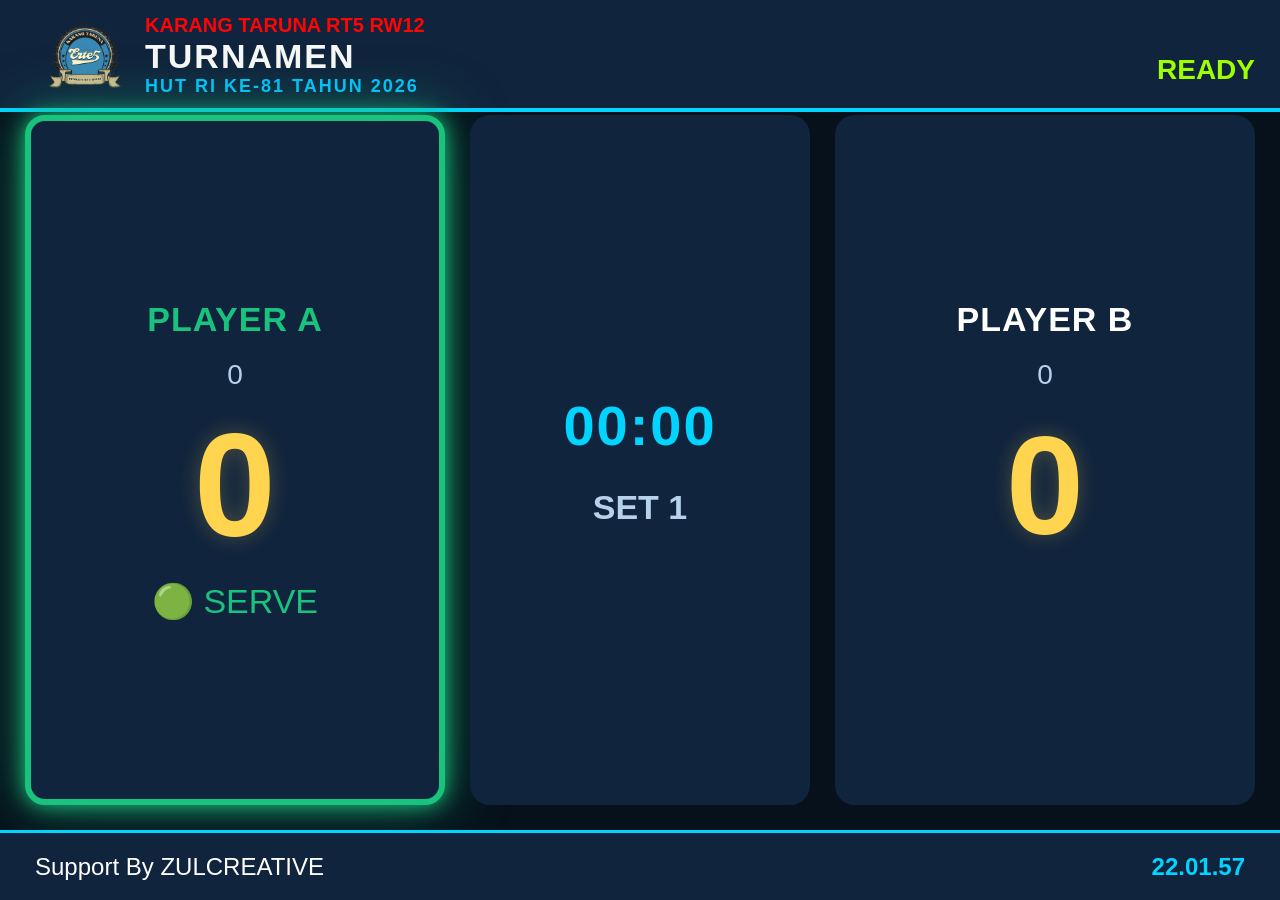
==== display.html @ 1298b38d "Add files via upload" ====
<!DOCTYPE html>
<html lang="id">

<head>

<meta charset="UTF-8">

<meta name="viewport"
content="width=device-width, initial-scale=1.0">

<title>ERTE5 Scoreboard Display</title>

<link rel="stylesheet"
href="css/display.css">

</head>

<body>

<div class="display">

    <!-- HEADER -->

    <header class="topbar">

    <div class="headerLogo">

        <img
            src="assets/logo.png"
            class="logo"
            alt="Logo">

    </div>

    <div class="headerCenter">

        <div id="organizer" class="organizer">

            KARANG TARUNA RT5 RW12

        </div>

        <div id="eventName" class="event">

            PERLOMBAAN

        </div>

        <div id="eventCategory" class="category">

            HUT RI KE-81 2026

        </div>

    </div>

    <div
        id="matchStatus"
        class="status">

        READY

    </div>

</header>

    <!-- SCOREBOARD -->

    <main class="board">

        <!-- PLAYER A -->

        <section
    id="playerA"
    class="player">

            <div
                id="playerAName"
                class="name">

                PLAYER A

            </div>

            <div
                id="setA"
                class="set">

                SET 0

            </div>

            <div
                id="scoreA"
                class="score">

                0

            </div>

            <div
                id="serveA"
                class="serve">

                ●

            </div>

        </section>

        <!-- CENTER -->

        <section class="center">

            <div
                id="timer"
                class="timer">

                00:00

            </div>

            <div
                id="currentSet"
                class="currentSet">

                SET 1

            </div>

        </section>

        <!-- PLAYER B -->

        <section
    id="playerB"
    class="player">

            <div
                id="playerBName"
                class="name">

                PLAYER B

            </div>

            <div
                id="setB"
                class="set">

                SET 0

            </div>

            <div
                id="scoreB"
                class="score">

                0

            </div>

            <div
                id="serveB"
                class="serve">

            </div>

        </section>

    </main>

    <!-- FOOTER -->

    <footer class="footer">

        <div>

            Support By ZULCREATIVE

        </div>

        <div id="clock">

            00:00:00

        </div>

    </footer>

</div>

<script src="js/app.js"></script>

<script src="js/sync.js"></script>

<script src="js/display.js"></script>

<!-- =========================================
OVERLAY MESSAGE
========================================= -->

<div id="overlay" class="overlay">

    <div id="overlayTitle" class="overlayTitle">

        MATCH POINT

    </div>

    <div id="overlayPlayer" class="overlayPlayer">

    </div>

    <div id="overlayScore" class="overlayScore"></div>

</div>

</body>

</html>
---- css/display.css ----
/*==================================================
 ERTE5 SCOREBOARD PRO
 DISPLAY.CSS
==================================================*/

*{
    margin:0;
    padding:0;
    box-sizing:border-box;
}

:root{

    --bg:#06111c;

    --panel:#10243d;

    --panel2:#16314f;

    --primary:#00d4ff;

    --text:#ffffff;

    --text2:#b6d2ea;

    --gold:#ffd54f;

    --green:#19c37d;

}

body{

    background:var(--bg);

    color:var(--text);

    font-family:Segoe UI,Arial,sans-serif;

    overflow:hidden;

}

.display{

    width:100vw;

    height:100vh;

    display:grid;

    grid-template-rows:90px 1fr 70px;

}

/*==================================================
TOP BAR
==================================================*/

.topbar{

    display:grid;

    grid-template-columns:100px 1fr 160px;

    align-items:center;

    padding:15px 25px;

    min-height:112px;

    border-bottom:3px solid var(--primary);

    background:transparent;

}

.event{

    font-size:32px;

    font-weight:bold;

    letter-spacing:2px;

}

.status{

    font-size:26px;

    color:var(--green);

    font-weight:bold;

}

/*==================================================
BOARD
==================================================*/

.board{

    display:grid;

    grid-template-columns:1fr 340px 1fr;

    gap:25px;

    padding:25px;

}

.player{

    background:var(--panel);

    border-radius:20px;

    display:flex;

    flex-direction:column;

    justify-content:center;

    align-items:center;

}

.center{

    background:var(--panel);

    border-radius:20px;

    display:flex;

    flex-direction:column;

    justify-content:center;

    align-items:center;

}

/*==================================================
PLAYER
==================================================*/

.name{

    font-size:42px;

    font-weight:bold;

    color:var(--text);

    text-transform:uppercase;

    margin-bottom:20px;

    text-align:center;

    letter-spacing:1px;

}

.set{

    font-size:28px;

    color:var(--text2);

    margin-bottom:25px;

}

.score{

    font-size:420px;

    font-weight:900;

    color:var(--gold);

    line-height:1;

    text-shadow:

        0 0 20px rgba(255,213,79,.25);

    transition:transform .2s ease;

}

.score.flash{

    transform:scale(1.08);

}

/*=================================================
  SCORE ANIMATION
=================================================*/

.score.animate{

    animation:scorePop .35s ease;

}

@keyframes scorePop{

    0%{

        transform:scale(1);

        text-shadow:none;

    }

    35%{

        transform:scale(1.18);

        text-shadow:
            0 0 20px #00d4ff,
            0 0 50px #00d4ff;

    }

    100%{

        transform:scale(1);

        text-shadow:none;

    }

}

/*==================================================
SERVE INDICATOR
==================================================*/

.serve{

    height:40px;

    margin-top:25px;

    font-size:34px;

    color:var(--green);

}

/*==================================================
CENTER PANEL
==================================================*/

.timer{

    font-size:72px;

    font-weight:bold;

    color:var(--primary);

    margin-bottom:30px;

    letter-spacing:2px;

}

.currentSet{

    font-size:34px;

    font-weight:bold;

    color:var(--text2);

}

/*==================================================
FOOTER
==================================================*/

.footer{

    background:var(--panel);

    border-top:3px solid var(--primary);

    display:flex;

    justify-content:space-between;

    align-items:center;

    padding:0 35px;

    font-size:24px;

}

#clock{

    font-weight:bold;

    color:var(--primary);

}

/*==================================================
RESPONSIVE
==================================================*/

@media(max-width:1400px){

    .score{

        font-size:140px;

    }

    .timer{

        font-size:56px;

    }

    .name{

        font-size:34px;

    }

}

@media(max-width:900px){

    .board{

        grid-template-columns:1fr;

    }

    .topbar{

        flex-direction:column;

        justify-content:center;

        gap:10px;

        padding:15px;

        height:auto;

    }

    .display{

        grid-template-rows:auto 1fr 60px;

    }

    .score{

        font-size:110px;

    }

    .timer{

        font-size:44px;

    }

    .footer{

        font-size:18px;

    }

}

/*=========================================
SERVER ACTIVE
=========================================*/

.player.activeServe{

    border:6px solid #19c37d;

    box-shadow:
        0 0 20px #19c37d,
        0 0 60px rgba(25,195,125,.5);

    transition:.25s;

}

.player.activeServe .name{

    color:#19c37d;

}

.player.activeServe .score{

    transform:scale(1.05);

}

/*=========================================
HEADER LEFT
=========================================*/

.headerLeft{

    display:flex;

    align-items:center;

    gap:20px;

}

.logo{

    width:70px;

    height:70px;

    object-fit:contain;

}

/*=========================================
HEADER
=========================================*/

.topbar{

    background:#10243d;

    display:grid;

    grid-template-columns:120px 1fr 180px;

    align-items:center;

    padding:10px 25px;

    border-bottom:4px solid #00d4ff;

}

.headerLogo{

    display:flex;

    justify-content:center;

    align-items:center;

}

.logo{

    width:120px;

    height:120px;

    object-fit:contain;

    padding-bottom:30px;

}

.headerCenter{

    display:flex;

    flex-direction:column;

    justify-content:center;

}

.organizer{

    font-size:20px;

    color:#ff0404;

    font-weight:bold;

}

.event{

    font-size:34px;

    font-weight:900;

    color:rgb(247, 248, 248);

}

.category{

    font-size:18px;

    font-weight:600;

    color:#00c3ff;

    text-transform:uppercase;

    letter-spacing:2px;

    margin-bottom:30px;

    font-weight:bold;



}

.status{

    text-align:right;

    font-size:28px;

    font-weight:bold;

    color:#9eff01;

}

/*=================================================
OVERLAY
=================================================*/

.overlay{

    position:fixed;

    inset:0;

    display:flex;

    flex-direction:column;

    justify-content:center;

    align-items:center;

    background:rgba(0,0,0,.55);

    backdrop-filter:blur(3px);

    opacity:0;

    visibility:hidden;

    transition:.3s;

    z-index:9999;

}

.overlay.show{

    opacity:1;

    visibility:visible;

}

.overlayTitle{

    font-size:90px;

    font-weight:900;

    color:#FFD700;

    text-shadow:

        0 0 20px #FFD700,

        0 0 60px #FFD700;

    animation:overlayZoom .5s;

}

.overlayPlayer{

    margin-top:20px;

    font-size:60px;

    font-weight:bold;

    color:white;

}

@keyframes overlayZoom{

    from{

        transform:scale(.5);

        opacity:0;

    }

    to{

        transform:scale(1);

        opacity:1;

    }

}

.overlayScore{

    margin-top:20px;

    font-size:52px;

    font-weight:bold;

    color:#ffffff;

}


body.mirror{

    transform:scaleX(-1);

}
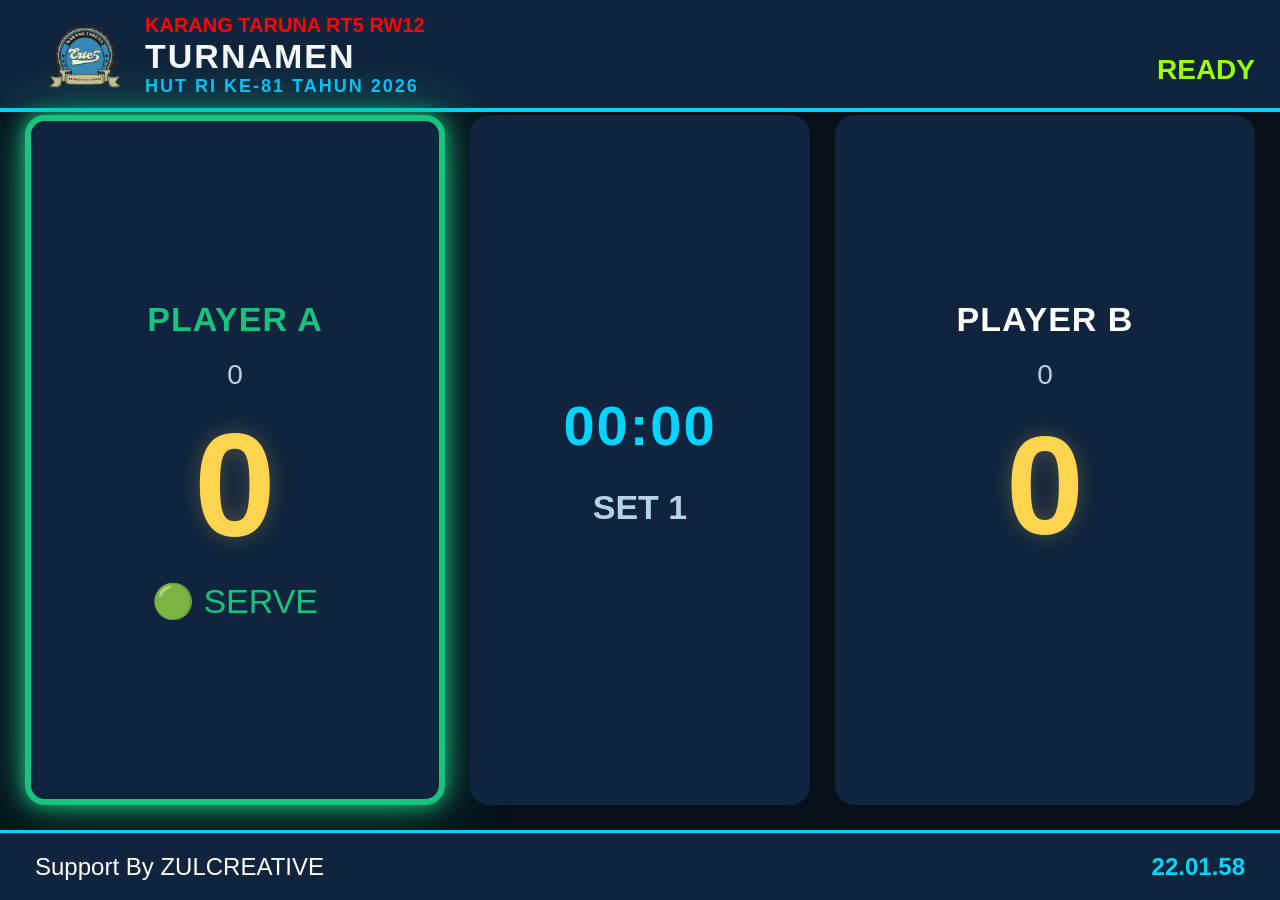
==== commit 360f97e0: "Update display.html" ====
--- a/display.html
+++ b/display.html
@@ -190,12 +190,9 @@
 
 </div>
 
+<script src="js/sync.js"></script>
 <script src="js/app.js"></script>
-
-<script src="js/sync.js"></script>
-
 <script src="js/display.js"></script>
-
 <!-- =========================================
 OVERLAY MESSAGE
 ========================================= -->
@@ -218,4 +215,4 @@
 
 </body>
 
-</html>+</html>
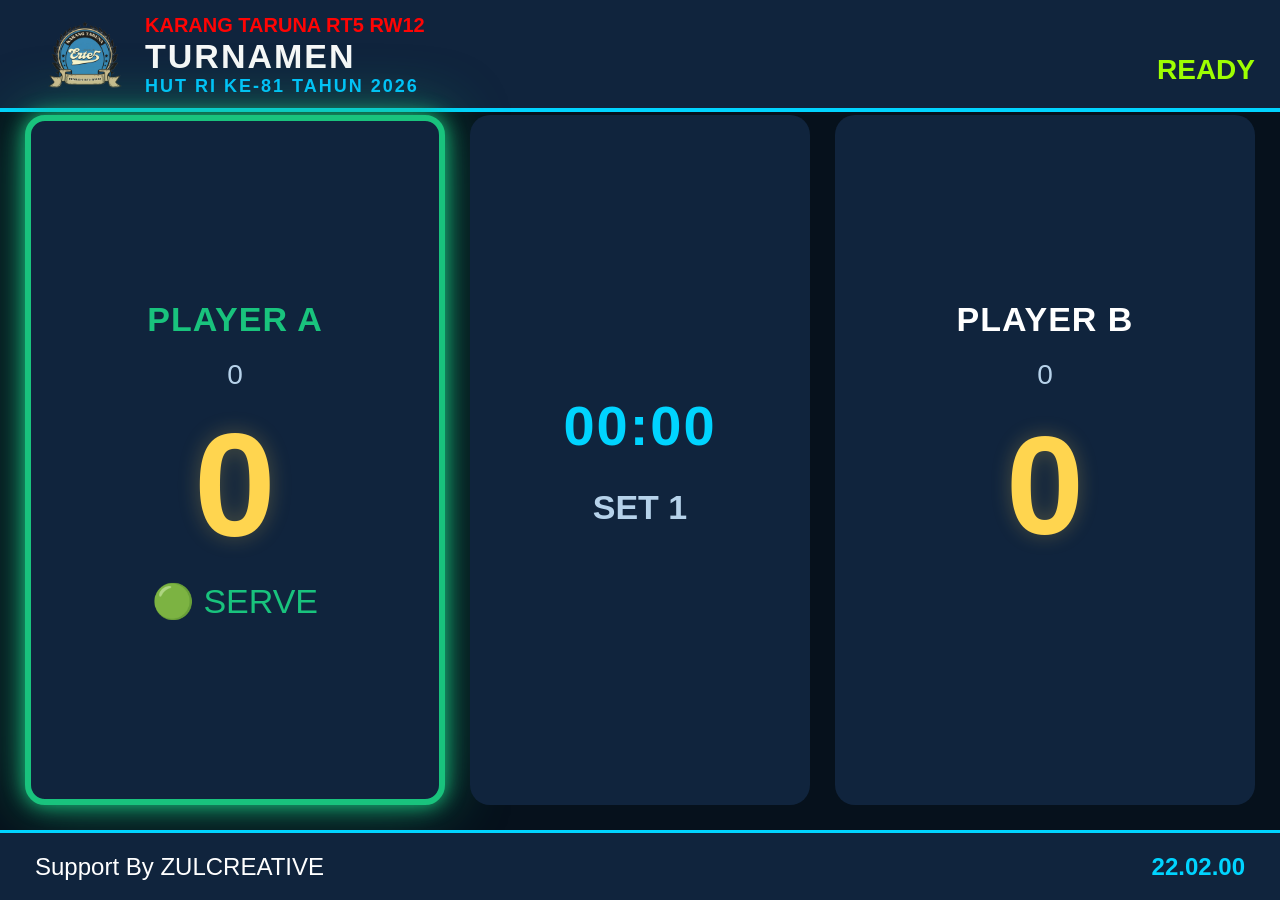
==== commit 22578e70: "Fix HTML formatting and add missing elements" ====
--- a/display.html
+++ b/display.html
@@ -189,6 +189,10 @@
     </footer>
 
 </div>
+
+<script>
+window.IS_OPERATOR = false;
+</script>
 
 <script src="js/sync.js"></script>
 <script src="js/app.js"></script>
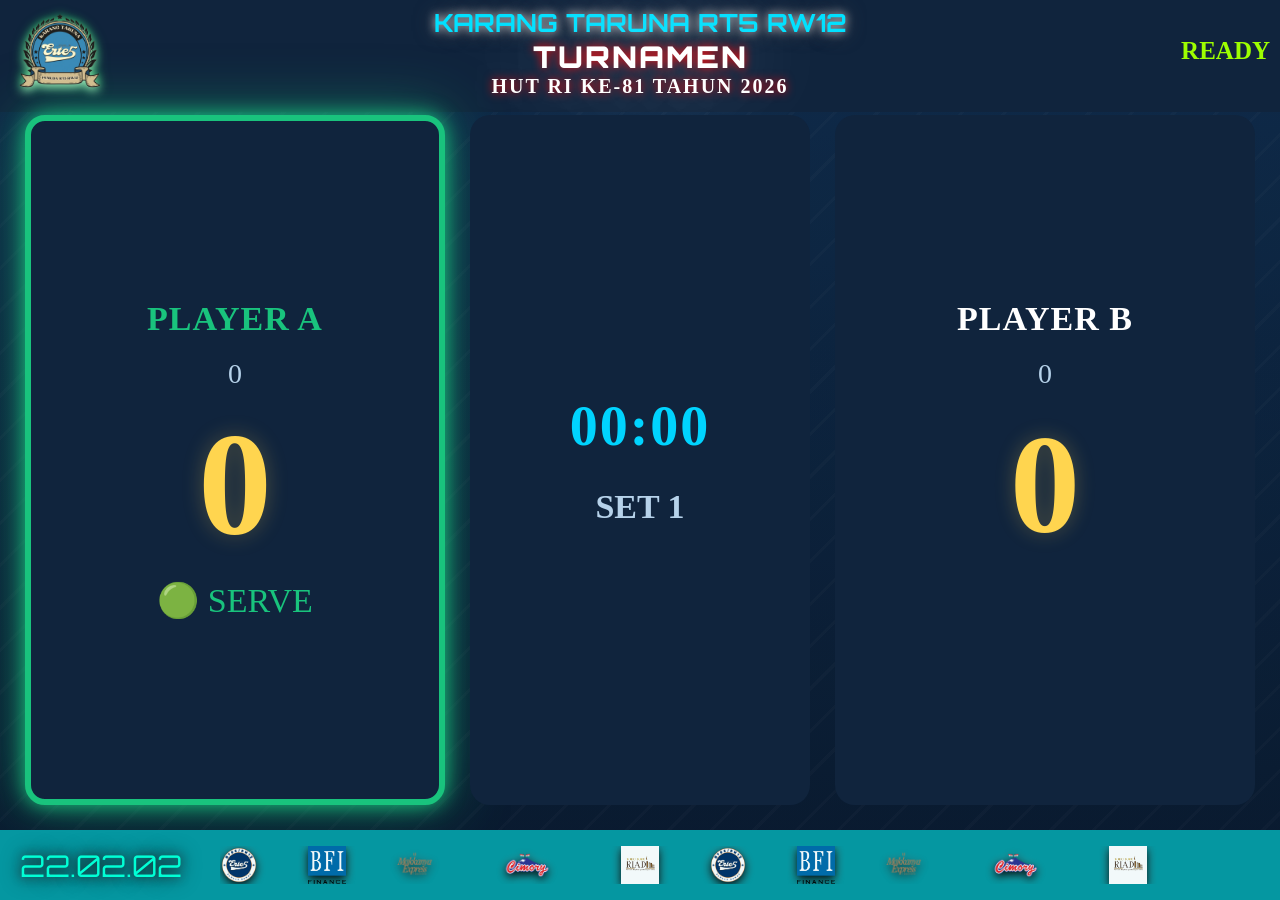
==== commit 20a9de87: "Add files via upload" ====
--- a/display.html
+++ b/display.html
@@ -2,6 +2,13 @@
 <html lang="id">
 
 <head>
+
+<link rel="preconnect" href="https://fonts.googleapis.com">
+
+<link rel="preconnect" href="https://fonts.gstatic.com" crossorigin>
+
+<link href="https://fonts.googleapis.com/css2?family=Orbitron:wght@400;700;900&family=Rajdhani:wght@400;600;700&family=Bebas+Neue&display=swap" rel="stylesheet">
+
 
 <meta charset="UTF-8">
 
@@ -174,19 +181,33 @@
 
     <footer class="footer">
 
-        <div>
-
-            Support By ZULCREATIVE
-
-        </div>
-
-        <div id="clock">
-
-            00:00:00
-
-        </div>
-
-    </footer>
+    <div class="footerClock">
+        <span></span>
+        <span id="clock">00:00:00</span>
+    </div>
+
+    <div class="footerSponsor">
+
+        <div class="sponsorTrack">
+
+            <img src="assets/sponsor/logo1.png">
+            <img src="assets/sponsor/logo2.png">
+            <img src="assets/sponsor/logo3.png">
+            <img src="assets/sponsor/logo4.png">
+            <img src="assets/sponsor/logo5.png">
+
+            <!-- ulangi lagi -->
+            <img src="assets/sponsor/logo1.png">
+            <img src="assets/sponsor/logo2.png">
+            <img src="assets/sponsor/logo3.png">
+            <img src="assets/sponsor/logo4.png">
+            <img src="assets/sponsor/logo5.png">
+
+        </div>
+
+    </div>
+
+</footer>
 
 </div>
 
@@ -219,4 +240,4 @@
 
 </body>
 
-</html>
+</html>
--- a/css/display.css
+++ b/css/display.css
@@ -31,13 +31,26 @@
 
 body{
 
-    background:var(--bg);
-
-    color:var(--text);
-
-    font-family:Segoe UI,Arial,sans-serif;
-
-    overflow:hidden;
+    background:
+
+    linear-gradient(
+        rgba(0,0,0,.18),
+        rgba(0,0,0,.18)
+    ),
+
+    repeating-linear-gradient(
+        -45deg,
+        rgba(255,255,255,.025) 0px,
+        rgba(255,255,255,.025) 3px,
+        transparent 3px,
+        transparent 30px
+    ),
+
+    linear-gradient(
+        180deg,
+        #12345a,
+        #0b1f38
+    );
 
 }
 
@@ -289,27 +302,93 @@
 
 .footer{
 
-    background:var(--panel);
-
-    border-top:3px solid var(--primary);
-
-    display:flex;
-
-    justify-content:space-between;
-
-    align-items:center;
-
-    padding:0 35px;
-
-    font-size:24px;
-
-}
-
-#clock{
-
-    font-weight:bold;
-
-    color:var(--primary);
+    display:grid;
+
+    grid-template-columns:220px 1fr;
+
+    align-items:center;
+
+    background:#0597a1;
+
+    height:70px;
+
+    overflow:hidden;
+
+}
+
+.footerClock{
+
+    display:flex;
+
+    align-items:center;
+
+    gap:20px;
+
+    font-size:30px;
+
+    color:rgb(0, 255, 213);
+
+    font-family:'Orbitron',sans-serif;
+
+    text-shadow:
+            0 0 20px #000a0c,
+            0 0 10px #2b3233;
+
+}
+
+.footerSponsor{
+
+    overflow:hidden;
+
+    width:100%;
+
+    position:relative;
+
+}
+
+.footerSponsor img{
+
+    height:38px;
+
+    object-fit:contain;
+
+    transition:.3s;
+
+    opacity:.95;
+
+    filter:
+        drop-shadow(0 3px 5px rgb(0, 0, 0))
+        drop-shadow(0 0 5px rgba(255,255,255,.15));
+
+}
+
+.sponsorTrack{
+
+    display:flex;
+
+    align-items:center;
+
+    gap:50px;
+
+    width:max-content;
+
+    animation:scrollSponsor 35s linear infinite;
+
+}
+
+@keyframes scrollSponsor{
+
+    from{
+
+        transform:translateX(0);
+
+    }
+
+    to{
+
+        transform:translateX(-50%);
+
+    }
 
 }
 
@@ -449,13 +528,13 @@
 
     display:grid;
 
-    grid-template-columns:120px 1fr 180px;
-
-    align-items:center;
-
-    padding:10px 25px;
-
-    border-bottom:4px solid #00d4ff;
+    grid-template-columns:100px 1fr 100px;
+
+    align-items:center;
+
+    padding:1px 10px;
+
+    border-bottom:none;
 
 }
 
@@ -463,83 +542,123 @@
 
     display:flex;
 
+    justify-content:flex-start;
+
+    align-items:flex-start;
+
+}
+
+.logo{
+
+    width:100px;
+
+    height:200px;
+
+    object-fit:contain;
+
+    padding-bottom:100px;
+
+    filter:
+        drop-shadow(0 3px 5px rgba(255, 255, 255, 0.6))
+        drop-shadow(0 0 5px rgba(0, 255, 85, 0.712));
+
+}
+
+.headerCenter{
+
+    display:flex;
+
+    flex-direction:column;
+
     justify-content:center;
 
     align-items:center;
 
-}
-
-.logo{
-
-    width:120px;
-
-    height:120px;
-
-    object-fit:contain;
-
-    padding-bottom:30px;
-
-}
-
-.headerCenter{
-
-    display:flex;
-
-    flex-direction:column;
-
-    justify-content:center;
+    text-align:center;
 
 }
 
 .organizer{
 
+    font-family:'Orbitron',sans-serif;
+    
+    font-size:25px;
+
+    margin-top:3px;
+
+    color:#00e1ff;
+
+    font-weight:700;
+
+    text-transform:uppercase;
+
+    gap:10px;
+
+    text-shadow:
+
+        0 0 20px #575454,
+
+        0 0 10px #ffffff;
+
+}
+
+.event{
+
+    font-family:'Orbitron',sans-serif;
+    
+    font-size:30px;
+
+    margin-top:0,5px;
+
+    font-weight:900;
+
+    color:#ffffff;
+
+    text-transform:uppercase;
+
+    gap:2px;    /* Atur jarak antar tulisan */
+
+    text-shadow:
+
+        0 0 100px #ffffff,
+
+        0 0 10px #fd0000;
+
+}
+
+.category{
+
     font-size:20px;
 
-    color:#ff0404;
+    color:#ffffff;
 
     font-weight:bold;
 
-}
-
-.event{
-
-    font-size:34px;
-
-    font-weight:900;
-
-    color:rgb(247, 248, 248);
-
-}
-
-.category{
-
-    font-size:18px;
-
-    font-weight:600;
-
-    color:#00c3ff;
-
     text-transform:uppercase;
 
     letter-spacing:2px;
 
-    margin-bottom:30px;
+    margin-bottom:100px;
+
+    text-shadow:
+
+        0 0 100px #ffffff,
+
+        0 0 10px #fd0000;
+
+}
+
+.status{
+
+    text-align:right;
+
+    font-size:25px;
 
     font-weight:bold;
 
-
-
-}
-
-.status{
-
-    text-align:right;
-
-    font-size:28px;
-
-    font-weight:bold;
-
     color:#9eff01;
+
+    margin-bottom:100px;
 
 }
 
@@ -651,3 +770,73 @@
     transform:scaleX(-1);
 
 }
+
+/*=========================================
+SPONSOR
+=========================================*/
+
+.sponsorBar{
+
+    width:100%;
+
+    background:#09182c;
+
+    padding:12px 0;
+
+    display:flex;
+
+    flex-direction:column;
+
+    justify-content:center;
+
+    align-items:center;
+
+    gap:10px;
+
+}
+
+.sponsorTitle{
+
+    color:#ffffff;
+
+    font-size:18px;
+
+    letter-spacing:3px;
+
+    text-transform:uppercase;
+
+    opacity:.8;
+
+}
+
+.sponsorList{
+
+    display:flex;
+
+    justify-content:center;
+
+    align-items:center;
+
+    gap:40px;
+
+    flex-wrap:wrap;
+
+}
+
+.sponsorList img{
+
+    height:55px;
+
+    object-fit:contain;
+
+    filter:brightness(1);
+
+    transition:.3s;
+
+}
+
+.sponsorList img:hover{
+
+    transform:scale(1.05);
+
+}
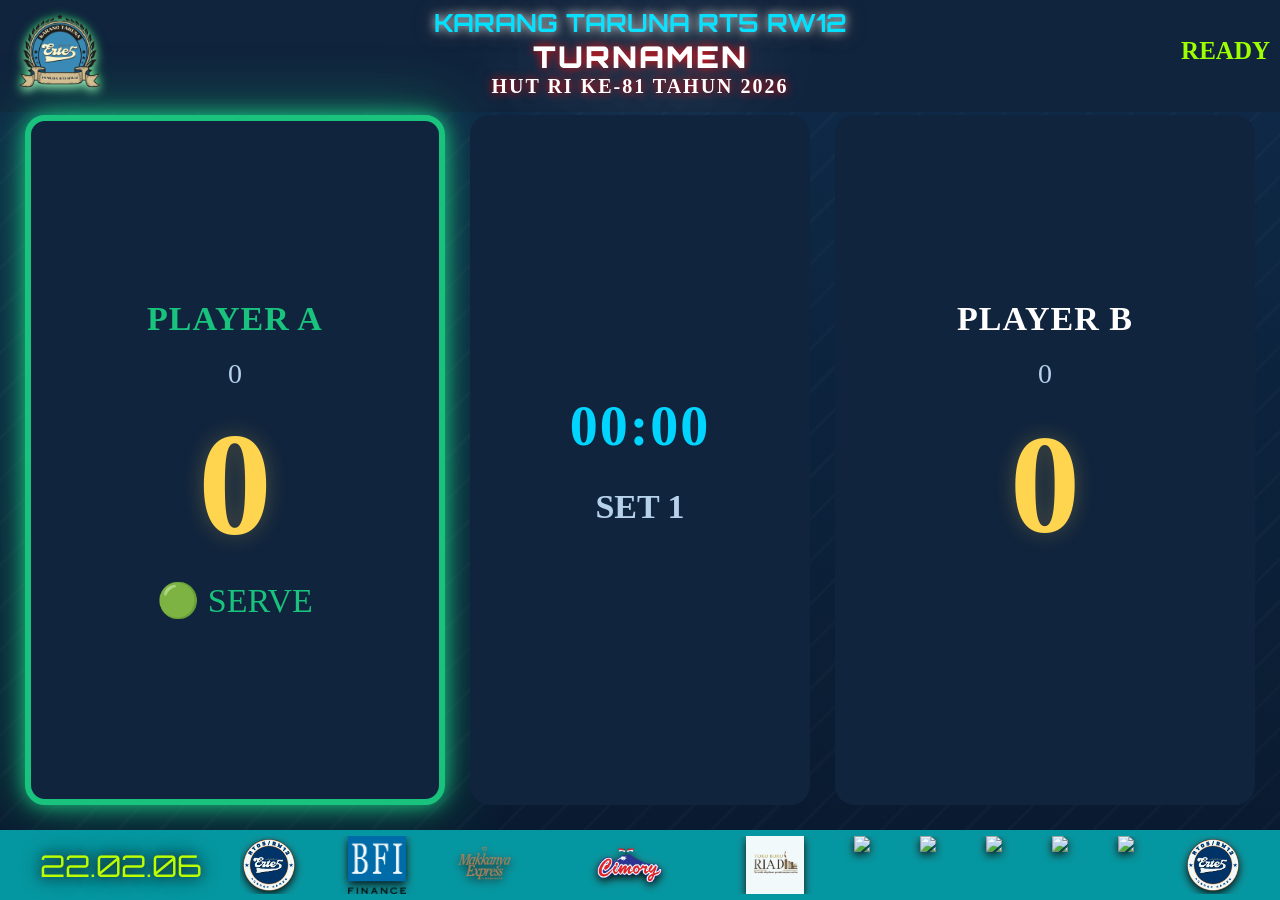
==== commit d0c79f74: "Add files via upload" ====
--- a/display.html
+++ b/display.html
@@ -195,6 +195,11 @@
             <img src="assets/sponsor/logo3.png">
             <img src="assets/sponsor/logo4.png">
             <img src="assets/sponsor/logo5.png">
+            <img src="assets/sponsor/logo6.png">
+            <img src="assets/sponsor/logo7.png">
+            <img src="assets/sponsor/logo8.png">
+            <img src="assets/sponsor/logo9.png">
+            <img src="assets/sponsor/logo10.png">
 
             <!-- ulangi lagi -->
             <img src="assets/sponsor/logo1.png">
@@ -202,7 +207,11 @@
             <img src="assets/sponsor/logo3.png">
             <img src="assets/sponsor/logo4.png">
             <img src="assets/sponsor/logo5.png">
-
+            <img src="assets/sponsor/logo6.png">
+            <img src="assets/sponsor/logo7.png">
+            <img src="assets/sponsor/logo8.png">
+            <img src="assets/sponsor/logo9.png">
+            <img src="assets/sponsor/logo10.png">
         </div>
 
     </div>
--- a/css/display.css
+++ b/css/display.css
@@ -310,7 +310,7 @@
 
     background:#0597a1;
 
-    height:70px;
+    padding:12px 20px;
 
     overflow:hidden;
 
@@ -326,7 +326,7 @@
 
     font-size:30px;
 
-    color:rgb(0, 255, 213);
+    color:rgb(187, 255, 2);
 
     font-family:'Orbitron',sans-serif;
 
@@ -348,7 +348,9 @@
 
 .footerSponsor img{
 
-    height:38px;
+    height:58px;
+
+    width:auto;
 
     object-fit:contain;
 
@@ -386,7 +388,7 @@
 
     to{
 
-        transform:translateX(-50%);
+        transform:translateX(-80%);
 
     }
 
